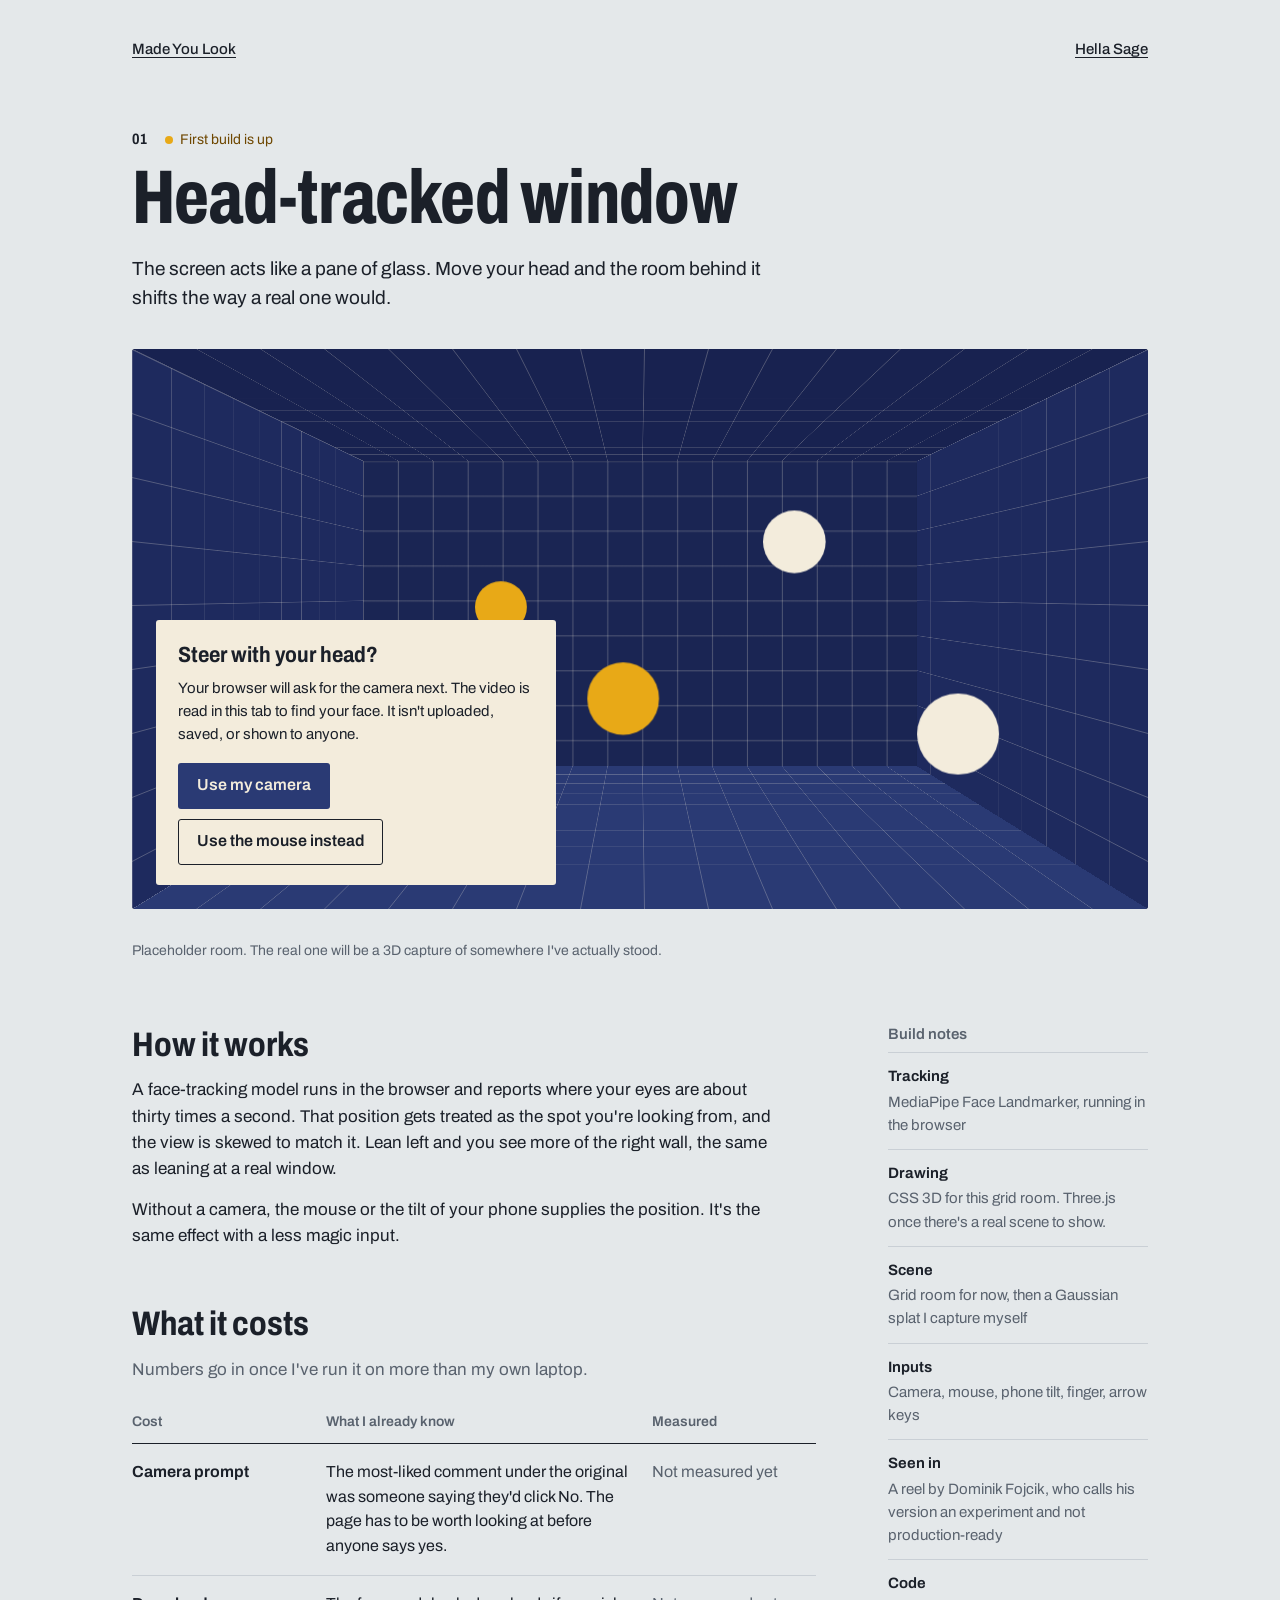
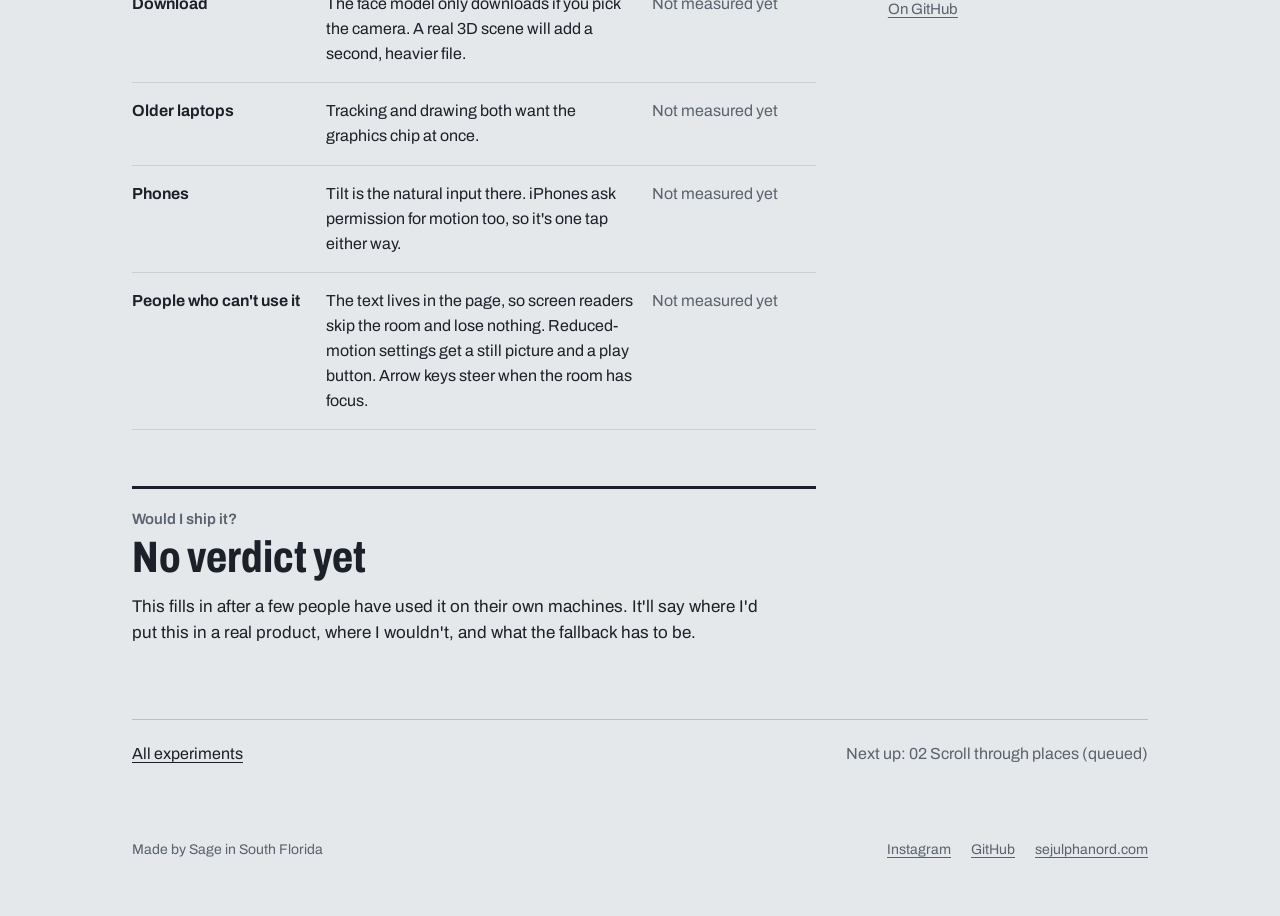
==== head-tracked-window/index.html @ 5daad670 "Add series index and first build of 01 Head-tracked window Index page for Made You Look plus the hea" ====
<!DOCTYPE html>
<html lang="en">
<head>
<meta charset="UTF-8">
<meta name="viewport" content="width=device-width, initial-scale=1">
<title>Head-tracked window | Made You Look</title>
<meta name="description" content="The screen acts like a pane of glass. Move your head and the room behind it shifts the way a real one would.">
<meta property="og:title" content="Head-tracked window | Made You Look">
<meta property="og:description" content="The screen acts like a pane of glass. Move your head and the room behind it shifts.">
<link rel="icon" href="data:image/svg+xml,<svg xmlns='http://www.w3.org/2000/svg' viewBox='0 0 32 32'><rect width='32' height='32' rx='4' fill='%232a3a74'/><text x='16' y='23' font-family='Arial' font-weight='700' font-size='20' text-anchor='middle' fill='%23f3ecdc'>S</text></svg>">
<link rel="preconnect" href="https://fonts.googleapis.com">
<link rel="preconnect" href="https://fonts.gstatic.com" crossorigin>
<link href="https://fonts.googleapis.com/css2?family=Archivo:wdth,wght@62..125,400..800&display=swap" rel="stylesheet">
<link rel="stylesheet" href="../assets/site.css">
</head>
<body>
<div class="page">

  <nav class="topnav" aria-label="Site">
    <a href="../">Made You Look</a>
    <a href="https://hellasage.com">Hella Sage</a>
  </nav>

  <header class="xhead">
    <div class="meta">
      <span class="num">01</span>
      <span class="status">First build is up</span>
    </div>
    <h1>Head-tracked window</h1>
    <p class="lede">The screen acts like a pane of glass. Move your head and the room behind it shifts the way a real one would.</p>
  </header>

  <section class="stage" aria-label="Live demo">
    <div class="room" id="room" tabindex="0" role="group" aria-label="A room drawn in perspective. Arrow keys look around.">
      <div class="pl back" aria-hidden="true"></div>
      <div class="pl left" aria-hidden="true"></div>
      <div class="pl right" aria-hidden="true"></div>
      <div class="pl floor" aria-hidden="true"></div>
      <div class="pl ceil" aria-hidden="true"></div>
      <div class="dot" aria-hidden="true" style="left:24%;top:40%;transform:translateZ(calc(var(--d) * -.72))"></div>
      <div class="dot cream" aria-hidden="true" style="left:66%;top:24%;transform:translateZ(calc(var(--d) * -.39))"></div>
      <div class="dot" aria-hidden="true" style="left:44%;top:58%;transform:translateZ(calc(var(--d) * -.19))"></div>
      <div class="dot cream" aria-hidden="true" style="left:78%;top:62%;transform:translateZ(calc(var(--d) * -.03))"></div>
    </div>

    <!-- Our own ask comes before the browser's prompt. The room already moves behind it. -->
    <div class="ask" id="ask" role="group" aria-labelledby="ask-h" hidden>
      <h2 id="ask-h">Steer with your head?</h2>
      <p id="ask-p">Your browser will ask for the camera next. The video is read in this tab to find your face. It isn't uploaded, saved, or shown to anyone.</p>
      <div class="row">
        <button type="button" class="btn primary" id="ask-yes">Use my camera</button>
        <button type="button" class="btn ghost" id="ask-no">Use the mouse instead</button>
      </div>
      <p class="alt" id="ask-alt" hidden><button type="button" id="ask-cam">Or use the front camera</button></p>
    </div>

    <div class="chip" id="chip" hidden>
      <span class="live" id="chip-text" role="status"></span>
      <button type="button" class="btn ghost" id="chip-btn"></button>
    </div>
  </section>
  <p class="stage-note" id="note" aria-live="polite"></p>
  <p class="muted small">Placeholder room. The real one will be a 3D capture of somewhere I've actually stood.</p>

  <div class="cols">
    <main>

      <section aria-labelledby="how">
        <h2 id="how">How it works</h2>
        <p>A face-tracking model runs in the browser and reports where your eyes are about thirty times a second. That position gets treated as the spot you're looking from, and the view is skewed to match it. Lean left and you see more of the right wall, the same as leaning at a real window.</p>
        <p>Without a camera, the mouse or the tilt of your phone supplies the position. It's the same effect with a less magic input.</p>
      </section>

      <section aria-labelledby="cost">
        <h2 id="cost">What it costs</h2>
        <p class="muted">Numbers go in once I've run it on more than my own laptop.</p>
        <div class="costs">
          <div class="head" aria-hidden="true"><span>Cost</span><span>What I already know</span><span>Measured</span></div>
          <dl>
            <div>
              <dt>Camera prompt</dt>
              <dd>The most-liked comment under the original was someone saying they'd click No. The page has to be worth looking at before anyone says yes.</dd>
              <dd class="measured">Not measured yet</dd>
            </div>
            <div>
              <dt>Download</dt>
              <dd>The face model only downloads if you pick the camera. A real 3D scene will add a second, heavier file.</dd>
              <dd class="measured">Not measured yet</dd>
            </div>
            <div>
              <dt>Older laptops</dt>
              <dd>Tracking and drawing both want the graphics chip at once.</dd>
              <dd class="measured">Not measured yet</dd>
            </div>
            <div>
              <dt>Phones</dt>
              <dd>Tilt is the natural input there. iPhones ask permission for motion too, so it's one tap either way.</dd>
              <dd class="measured">Not measured yet</dd>
            </div>
            <div>
              <dt>People who can't use it</dt>
              <dd>The text lives in the page, so screen readers skip the room and lose nothing. Reduced-motion settings get a still picture and a play button. Arrow keys steer when the room has focus.</dd>
              <dd class="measured">Not measured yet</dd>
            </div>
          </dl>
        </div>
      </section>

      <section class="verdict" aria-labelledby="verdict">
        <h2 id="verdict" class="label">Would I ship it?</h2>
        <p class="big">No verdict yet</p>
        <p>This fills in after a few people have used it on their own machines. It'll say where I'd put this in a real product, where I wouldn't, and what the fallback has to be.</p>
      </section>

    </main>

    <aside aria-labelledby="plan">
      <h2 id="plan" class="label">Build notes</h2>
      <dl class="plan">
        <dt>Tracking</dt>
        <dd>MediaPipe Face Landmarker, running in the browser</dd>
        <dt>Drawing</dt>
        <dd>CSS 3D for this grid room. Three.js once there's a real scene to show.</dd>
        <dt>Scene</dt>
        <dd>Grid room for now, then a Gaussian splat I capture myself</dd>
        <dt>Inputs</dt>
        <dd>Camera, mouse, phone tilt, finger, arrow keys</dd>
        <dt>Seen in</dt>
        <dd>A reel by Dominik Fojcik, who calls his version an experiment and not production-ready</dd>
        <dt>Code</dt>
        <dd><a href="https://github.com/SageWiz/made-you-look/tree/main/head-tracked-window">On GitHub</a></dd>
      </dl>
    </aside>
  </div>

  <nav class="nextnav" aria-label="More experiments">
    <a href="../">All experiments</a>
    <span class="muted">Next up: 02 Scroll through places (queued)</span>
  </nav>

  <footer class="site">
    <span>Made by Sage in South Florida</span>
    <nav aria-label="Elsewhere">
      <a href="https://www.instagram.com/hellasage/">Instagram</a>
      <a href="https://github.com/sagewiz">GitHub</a>
      <a href="https://sejulphanord.com">sejulphanord.com</a>
    </nav>
  </footer>

</div>

<script>
(() => {
  // Face tracking only loads if someone picks the camera.
  const MP_VERSION = '0.10.14';
  const MP_URL = `https://cdn.jsdelivr.net/npm/@mediapipe/tasks-vision@${MP_VERSION}/vision_bundle.mjs`;
  const MP_WASM = `https://cdn.jsdelivr.net/npm/@mediapipe/tasks-vision@${MP_VERSION}/wasm`;
  const MP_MODEL = 'https://storage.googleapis.com/mediapipe-models/face_landmarker/face_landmarker/float16/1/face_landmarker.task';

  const $ = (id) => document.getElementById(id);
  const room = $('room'), ask = $('ask'), chip = $('chip');
  const chipText = $('chip-text'), chipBtn = $('chip-btn'), note = $('note');
  const coarse = window.matchMedia('(pointer: coarse)').matches;
  const reduce = window.matchMedia('(prefers-reduced-motion: reduce)');

  // mode: ask | mouse | touch | tilt | starting | camera | still
  let mode = reduce.matches ? 'still' : 'ask';
  const target = { x: 0, y: 0 };   // where the viewer is, -1..1 on each axis
  const cur = { x: 0, y: 0 };      // eased copy that actually drives the room
  let raf = 0;

  const clamp = (v) => Math.max(-1, Math.min(1, v));

  function apply() {
    room.style.setProperty('--ox', (50 + cur.x * 35).toFixed(2) + '%');
    room.style.setProperty('--oy', (44 + cur.y * 25).toFixed(2) + '%');
  }
  function tick() {
    const dx = target.x - cur.x, dy = target.y - cur.y;
    cur.x += dx * 0.14; cur.y += dy * 0.14;
    apply();
    raf = (Math.abs(dx) > 0.002 || Math.abs(dy) > 0.002) ? requestAnimationFrame(tick) : 0;
  }
  function aim(x, y) {
    if (mode === 'still') return;
    target.x = clamp(x); target.y = clamp(y);
    if (!raf) raf = requestAnimationFrame(tick);
  }

  // ---- pointer, finger, keys ----
  function fromPointer(e) {
    if (mode === 'tilt') return;
    if (mode === 'camera' && !lost) return;
    const r = room.getBoundingClientRect();
    if (!r.width || !r.height) return;
    aim(((e.clientX - r.left) / r.width - 0.5) * 2, ((e.clientY - r.top) / r.height - 0.5) * 2);
  }
  room.addEventListener('pointermove', fromPointer);
  room.addEventListener('pointerdown', fromPointer);
  room.addEventListener('pointerleave', (e) => {
    if (e.pointerType === 'mouse' && mode !== 'camera' && mode !== 'tilt') aim(0, 0);
  });
  room.addEventListener('keydown', (e) => {
    const step = { ArrowLeft: [-0.2, 0], ArrowRight: [0.2, 0], ArrowUp: [0, -0.2], ArrowDown: [0, 0.2] }[e.key];
    if (!step || mode === 'still') return;
    e.preventDefault();
    aim(target.x + step[0], target.y + step[1]);
  });

  // ---- camera ----
  let stream = null, video = null, landmarker = null, camRaf = 0, lastSeen = 0, lastFrame = -1, lost = false;

  function stopCamera() {
    cancelAnimationFrame(camRaf); camRaf = 0;
    if (stream) stream.getTracks().forEach((t) => t.stop());
    stream = null; video = null; lost = false;
  }

  async function cameraBlocked() {
    try {
      const p = await navigator.permissions.query({ name: 'camera' });
      return p.state === 'denied';
    } catch (_) { return false; }
  }

  async function startCamera() {
    note.textContent = '';
    if (await cameraBlocked()) {
      mode = coarse ? 'touch' : 'mouse'; render();
      note.textContent = "The camera is blocked for this site. Allow it in your browser's site settings, then try again.";
      return;
    }
    mode = 'starting'; render();
    try {
      if (!navigator.mediaDevices || !navigator.mediaDevices.getUserMedia) {
        throw Object.assign(new Error('no camera api'), { name: 'NotFoundError' });
      }
      stream = await navigator.mediaDevices.getUserMedia({
        video: { facingMode: 'user', width: { ideal: 320 }, height: { ideal: 240 } },
        audio: false
      });
      // The video element is never added to the page. Seeing yourself breaks the illusion.
      video = document.createElement('video');
      video.playsInline = true; video.muted = true; video.srcObject = stream;
      await video.play();
      if (!landmarker) {
        const vision = await import(MP_URL);
        const files = await vision.FilesetResolver.forVisionTasks(MP_WASM);
        landmarker = await vision.FaceLandmarker.createFromOptions(files, {
          baseOptions: { modelAssetPath: MP_MODEL, delegate: 'GPU' },
          runningMode: 'VIDEO',
          numFaces: 1
        });
      }
      if (mode !== 'starting') { stopCamera(); return; } // they backed out while it loaded
      mode = 'camera'; lost = false; lastSeen = performance.now(); lastFrame = -1; render();
      camRaf = requestAnimationFrame(track);
    } catch (err) {
      stopCamera();
      mode = coarse ? 'touch' : 'mouse'; render();
      // Saying no to the prompt is a normal choice, so it gets no error message.
      if (!err || err.name !== 'NotAllowedError') {
        note.textContent = coarse
          ? "Couldn't start face tracking here, so drag with a finger."
          : "Couldn't start face tracking here, so the mouse is steering.";
      }
    }
  }

  function track(now) {
    if (mode !== 'camera' || !video) return;
    if (video.readyState >= 2 && video.currentTime !== lastFrame) {
      lastFrame = video.currentTime;
      let face = null;
      try {
        const res = landmarker.detectForVideo(video, now);
        face = res.faceLandmarks && res.faceLandmarks[0];
      } catch (_) { face = null; }
      if (face) {
        // 33 and 263 are the outer corners of the eyes. Their midpoint is "where you're looking from".
        const mx = (face[33].x + face[263].x) / 2;
        const my = (face[33].y + face[263].y) / 2;
        // The camera image isn't mirrored, so flip x: move right, look from the right.
        aim((0.5 - mx) * 3.6, (my - 0.5) * 3.6);
        lastSeen = now;
        if (lost) { lost = false; render(); }
      } else if (!lost && now - lastSeen > 700) {
        lost = true; render();   // hold the last view; easing handles the return
      }
    }
    camRaf = requestAnimationFrame(track);
  }

  // ---- phone tilt ----
  let tiltBase = null, tiltSeen = false;
  function onTilt(e) {
    if (e.gamma == null || e.beta == null) return;
    tiltSeen = true;
    if (!tiltBase) tiltBase = { g: e.gamma, b: e.beta };
    aim((e.gamma - tiltBase.g) / 22, (e.beta - tiltBase.b) / 22);
  }
  function stopTilt() { window.removeEventListener('deviceorientation', onTilt); }

  async function startTilt() {
    note.textContent = '';
    try {
      if (typeof DeviceOrientationEvent === 'undefined') throw new Error('no tilt');
      if (typeof DeviceOrientationEvent.requestPermission === 'function') {
        const answer = await DeviceOrientationEvent.requestPermission();
        if (answer !== 'granted') { mode = 'touch'; render(); return; }
      }
      tiltBase = null; tiltSeen = false;
      window.addEventListener('deviceorientation', onTilt);
      mode = 'tilt'; render();
      setTimeout(() => {
        if (mode === 'tilt' && !tiltSeen) {
          stopTilt(); mode = 'touch'; render();
          note.textContent = "This device isn't reporting tilt, so drag with a finger.";
        }
      }, 1500);
    } catch (_) {
      mode = 'touch'; render();
      note.textContent = "This device isn't reporting tilt, so drag with a finger.";
    }
  }

  // ---- what's on screen for each mode ----
  let chipAction = null;
  function setChip(text, live, btn, action) {
    chipText.textContent = text;
    chipText.classList.toggle('on', !!live);
    chipBtn.hidden = !btn;
    chipBtn.textContent = btn || '';
    chipAction = action || null;
  }
  chipBtn.addEventListener('click', () => { if (chipAction) chipAction(); });

  function render() {
    ask.hidden = mode !== 'ask';
    chip.hidden = mode === 'ask';
    if (mode === 'mouse') setChip('Steering with the mouse', false, 'Try the camera', startCamera);
    else if (mode === 'touch') setChip('Drag to look around', false, 'Try tilt', startTilt);
    else if (mode === 'tilt') setChip('Steering by tilt', false, 'Stop', () => { stopTilt(); mode = 'touch'; render(); });
    else if (mode === 'starting') setChip('Starting the camera…', false, 'Cancel', () => { stopCamera(); mode = coarse ? 'touch' : 'mouse'; render(); });
    else if (mode === 'camera' && lost) setChip("Can't see your face. Holding this view.", false, coarse ? 'Switch to finger' : 'Switch to mouse', () => { stopCamera(); mode = coarse ? 'touch' : 'mouse'; render(); });
    else if (mode === 'camera') setChip('Camera on', true, 'Turn camera off', () => { stopCamera(); mode = coarse ? 'touch' : 'mouse'; render(); });
    else if (mode === 'still') setChip('Showing a still picture.', false, 'Play it anyway', () => { mode = 'ask'; render(); });
  }

  // The ask is worded for the device in hand.
  if (coarse) {
    $('ask-h').textContent = 'Steer by tilting?';
    $('ask-p').textContent = 'Your phone may ask to share motion next. It only tells this page which way the phone is leaning.';
    $('ask-yes').textContent = 'Use tilt';
    $('ask-no').textContent = 'Drag with a finger instead';
    $('ask-alt').hidden = false;
    $('ask-yes').addEventListener('click', startTilt);
    $('ask-no').addEventListener('click', () => { mode = 'touch'; render(); });
    $('ask-cam').addEventListener('click', startCamera);
  } else {
    $('ask-yes').addEventListener('click', startCamera);
    $('ask-no').addEventListener('click', () => { mode = 'mouse'; render(); });
  }

  window.addEventListener('pagehide', stopCamera);
  render();
})();
</script>
</body>
</html>
---- assets/site.css ----
/* Made You Look: shared styles. Palette and type follow hellasage.com. */
:root{
  --bg:#e4e8ea;
  --ink:#1b2029;
  --muted:#59626e;
  --line:#c9cfd5;
  --line-strong:#b9c0c7;
  --felt:#2a3a74;
  --letter:#f3ecdc;
  --marigold:#e8a917;
  --status:#6e4700;
  --panel-ink:#1b2029;
  --font:'Archivo',system-ui,-apple-system,'Segoe UI',sans-serif;
}
@media (prefers-color-scheme:dark){
  :root{
    --bg:#15181d;
    --ink:#e7e9ec;
    --muted:#9aa1ab;
    --line:#2c323b;
    --line-strong:#3a414c;
    --status:#f0bd45;
  }
}
*{box-sizing:border-box}
html{-webkit-text-size-adjust:100%}
body{margin:0;background:var(--bg);color:var(--ink);font-family:var(--font);line-height:1.55;-webkit-font-smoothing:antialiased}
a{color:inherit;text-underline-offset:3px;text-decoration-thickness:1px}
a:hover{color:var(--status)}
:focus-visible{outline:2px solid var(--marigold);outline-offset:3px;border-radius:2px}
h1,h2,h3,p,dl,dd,figure{margin:0}
[hidden]{display:none !important}

.page{max-width:1080px;margin:0 auto;padding:28px clamp(16px,4vw,32px) 56px}
.topnav{display:flex;flex-wrap:wrap;justify-content:space-between;gap:8px 24px;font-size:15px;font-weight:500}
.topnav a{display:inline-flex;align-items:center;min-height:44px}
.topnav div{display:flex;flex-wrap:wrap;gap:8px 24px}

.num{font-weight:700;font-stretch:80%;font-size:15px}
.status{display:inline-flex;align-items:center;gap:7px;font-size:14px;color:var(--status)}
.status::before{content:"";width:8px;height:8px;border-radius:50%;background:var(--marigold)}
.status.quiet{color:var(--muted)}
.status.quiet::before{width:7px;height:7px;background:transparent;border:1.5px solid currentColor}
.meta{display:flex;flex-wrap:wrap;align-items:center;gap:8px 18px}
.muted{color:var(--muted)}
.small{font-size:14px}

.btn{display:inline-flex;align-items:center;justify-content:center;min-height:46px;padding:0 18px;border-radius:3px;font:inherit;font-weight:600;text-decoration:none;cursor:pointer;border:1.5px solid transparent}
.btn.primary{background:var(--felt);color:var(--letter)}
.btn.primary:hover{background:#34478c;color:var(--letter)}
.btn.ghost{background:transparent;color:var(--ink);border-color:currentColor}
.btn.ghost:hover{color:var(--status)}

footer.site{margin-top:72px;color:var(--muted);font-size:14px;display:flex;flex-wrap:wrap;justify-content:space-between;gap:12px 24px}
footer.site nav{display:flex;flex-wrap:wrap;gap:6px 20px}

/* ---- the room: five felt planes in CSS 3D. Moving perspective-origin is the whole effect. ---- */
.room{
  --d:clamp(300px,54vw,640px);
  --ox:50%;--oy:44%;
  position:relative;overflow:hidden;border-radius:3px;background:#131a36;
  height:clamp(280px,50vw,560px);
  perspective:calc(var(--d) * 1.2);
  perspective-origin:var(--ox) var(--oy);
}
.room .pl{
  position:absolute;background-color:#22306a;
  background-image:linear-gradient(rgba(243,236,220,.26) 1px,transparent 1px),linear-gradient(90deg,rgba(243,236,220,.26) 1px,transparent 1px);
  background-size:calc(var(--d) / 10) calc(var(--d) / 10);
}
.room .back{inset:0;transform:translateZ(calc(var(--d) * -1));background-color:#1a2553}
.room .left{left:0;top:0;bottom:0;width:var(--d);transform-origin:left center;transform:rotateY(90deg);background-color:#1e2a5e}
.room .right{right:0;top:0;bottom:0;width:var(--d);transform-origin:right center;transform:rotateY(-90deg);background-color:#1e2a5e}
.room .floor{left:0;right:0;bottom:0;height:var(--d);transform-origin:center bottom;transform:rotateX(90deg);background-color:#2a3a74}
.room .ceil{left:0;right:0;top:0;height:var(--d);transform-origin:center top;transform:rotateX(-90deg);background-color:#182250}
.room .dot{position:absolute;border-radius:50%;width:calc(var(--d) * .13);height:calc(var(--d) * .13);background:var(--marigold)}
.room .dot.cream{background:var(--letter)}
.room.preview{--d:clamp(260px,40vw,440px);height:clamp(220px,34vw,330px);--ox:38%;--oy:42%}

/* ---- index ---- */
.hero{margin-top:clamp(36px,7vw,72px);display:flex;flex-wrap:wrap;align-items:flex-end;gap:24px 64px}
.hero h1{flex:1 1 420px;font-size:clamp(56px,9vw,92px);line-height:.95;font-weight:750;font-stretch:72%;letter-spacing:-.01em}
.hero .lede{flex:1 1 380px;max-width:470px;font-size:18px}
.hero .lede p + p{margin-top:14px;color:var(--muted);font-size:16px}

.first{margin-top:clamp(40px,7vw,72px);display:flex;flex-wrap:wrap;gap:28px 44px;align-items:stretch;padding-bottom:44px;border-bottom:1px solid var(--line-strong)}
.first .shot{flex:1 1 440px;display:block;border-radius:3px;overflow:hidden;min-width:0}
.first .body{flex:1 1 380px;display:flex;flex-direction:column;gap:12px}
.first h2{font-size:clamp(34px,5vw,44px);line-height:1.05;font-weight:720;font-stretch:80%;letter-spacing:-.01em}
.first .body > p{font-size:17px;max-width:46ch}
.first .body > p.muted{font-size:15px;max-width:50ch}
.first .go{margin-top:auto;padding-top:10px;display:flex;flex-wrap:wrap;align-items:center;gap:12px 22px}

.queue{margin-top:36px}
.queue > h2{font-size:15px;font-weight:600;color:var(--muted);margin-bottom:6px}
.entry{display:flex;flex-wrap:wrap;gap:6px 28px;padding:22px 0;border-bottom:1px solid var(--line)}
.entry .num{flex:0 0 40px;padding-top:5px}
.entry .body{flex:1 1 360px}
.entry h3{font-size:clamp(22px,3.4vw,26px);line-height:1.15;font-weight:700;font-stretch:86%}
.entry p{margin-top:6px;color:var(--muted);max-width:62ch}
.entry .status{flex:0 0 210px;align-self:flex-start;padding-top:6px}

/* ---- experiment page ---- */
.xhead{margin-top:clamp(28px,5vw,56px)}
.xhead h1{margin-top:10px;font-size:clamp(46px,8vw,76px);line-height:.98;font-weight:750;font-stretch:72%;letter-spacing:-.01em}
.xhead .lede{margin-top:18px;font-size:clamp(17px,2.2vw,19px);max-width:58ch}

.stage{position:relative;margin-top:36px}
.stage .room{touch-action:pan-y;cursor:crosshair}
.ask{position:absolute;left:24px;bottom:24px;width:400px;max-width:calc(100% - 48px);background:var(--letter);color:var(--panel-ink);border-radius:3px;padding:22px 22px 20px}
.ask h2{font-size:22px;line-height:1.2;font-weight:700;font-stretch:86%}
.ask p{margin-top:8px;font-size:15px}
.ask .row{margin-top:16px;display:flex;flex-wrap:wrap;gap:10px}
.ask .btn.ghost{color:var(--panel-ink)}
.ask .alt{margin-top:12px;font-size:14px}
.ask .alt button{font:inherit;background:none;border:0;padding:0;color:var(--panel-ink);text-decoration:underline;text-underline-offset:3px;cursor:pointer;min-height:44px}
.chip{position:absolute;left:24px;bottom:24px;max-width:calc(100% - 48px);display:flex;flex-wrap:wrap;align-items:center;gap:8px 12px;background:var(--letter);color:var(--panel-ink);border-radius:3px;padding:8px 8px 8px 16px;font-size:15px}
.chip .btn{min-height:44px;padding:0 14px;color:var(--panel-ink)}
.chip .live{display:inline-flex;align-items:center;gap:8px}
.chip .live.on::before{content:"";width:9px;height:9px;border-radius:50%;background:var(--felt)}
.stage-note{margin-top:10px;font-size:14px;color:var(--muted);min-height:1.55em}

.cols{margin-top:64px;display:flex;flex-wrap:wrap;gap:48px 72px;align-items:flex-start}
.cols main{flex:999 1 560px;min-width:0}
.cols aside{flex:1 1 260px;max-width:340px}
.cols h2{font-size:clamp(28px,4vw,34px);line-height:1.1;font-weight:720;font-stretch:82%}
.cols section + section{margin-top:56px}
.cols main p{margin-top:14px;font-size:17px;max-width:64ch}
.label{font-size:15px !important;font-weight:600 !important;font-stretch:100% !important;color:var(--muted)}

.costs{margin-top:18px}
.costs > .head,.costs dl > div{display:grid;grid-template-columns:26% 1fr 24%;gap:0 16px;padding:16px 0;border-bottom:1px solid var(--line)}
.costs > .head{padding:10px 0;font-size:14px;font-weight:600;color:var(--muted);border-bottom-color:var(--ink)}
.costs dt{font-weight:650}
.costs dd.measured{color:var(--muted)}

.verdict{border-top:3px solid var(--ink);padding-top:22px}
.verdict .big{margin-top:6px;font-size:clamp(36px,5vw,44px);line-height:1.05;font-weight:750;font-stretch:76%}

.plan{margin-top:10px;font-size:15px}
.plan dt{font-weight:650;padding-top:12px;border-top:1px solid var(--line)}
.plan dd{margin:2px 0 12px;color:var(--muted)}

.nextnav{margin-top:72px;padding-top:22px;border-top:1px solid var(--line-strong);display:flex;flex-wrap:wrap;justify-content:space-between;gap:10px 24px;font-size:16px}

@media (max-width:640px){
  .entry .status{flex-basis:100%;padding:4px 0 0 68px}
  .stage{margin-left:calc(clamp(16px,4vw,32px) * -1);margin-right:calc(clamp(16px,4vw,32px) * -1)}
  .stage .room{border-radius:0}
  .ask{position:static;width:auto;max-width:none;border-radius:0;padding:20px}
  .ask .row{flex-direction:column}
  .ask .btn{min-height:50px;font-size:16px}
  .chip{left:12px;bottom:12px;max-width:calc(100% - 24px)}
  .costs dl > div{grid-template-columns:1fr;gap:4px}
  .costs > .head{display:none}
  .costs dl > div:first-child{border-top:1px solid var(--ink)}
  .costs dd.measured{font-size:15px}
}
@media (prefers-reduced-motion:reduce){
  *{transition:none !important;animation:none !important}
}
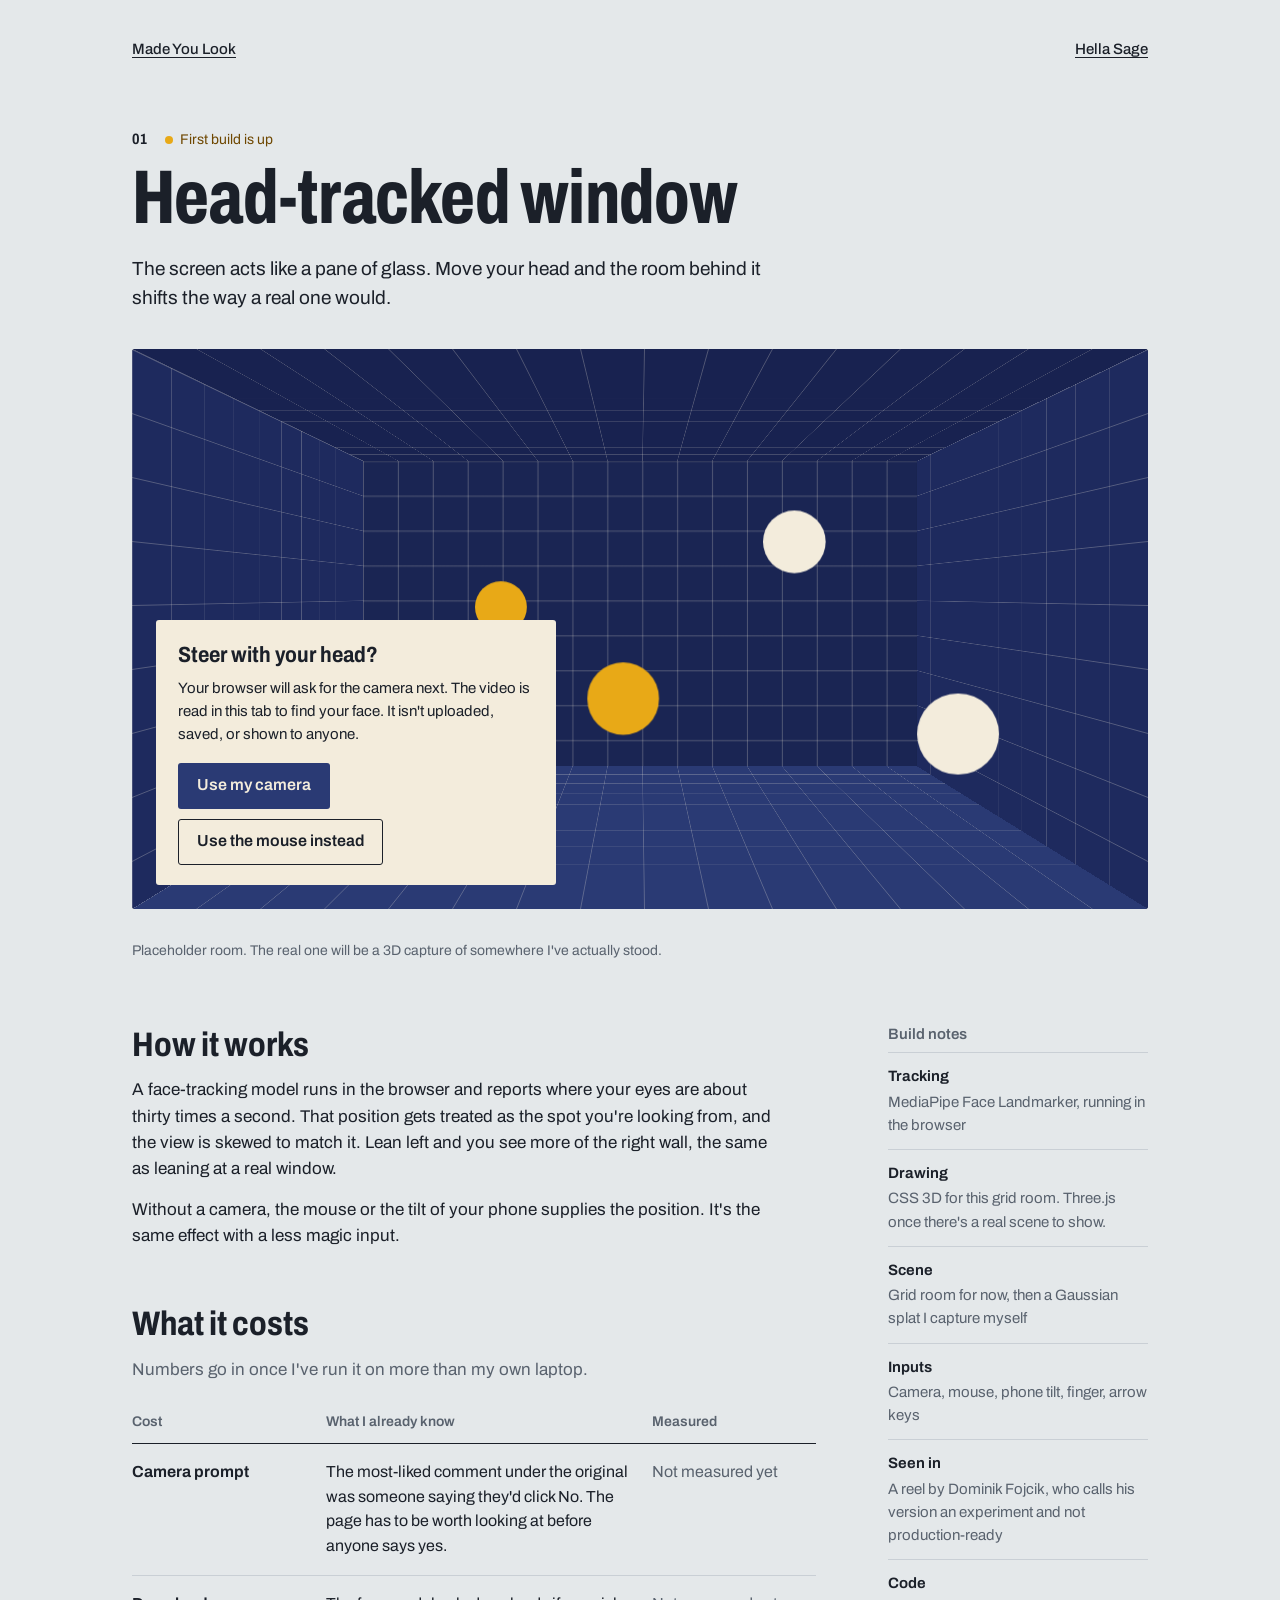
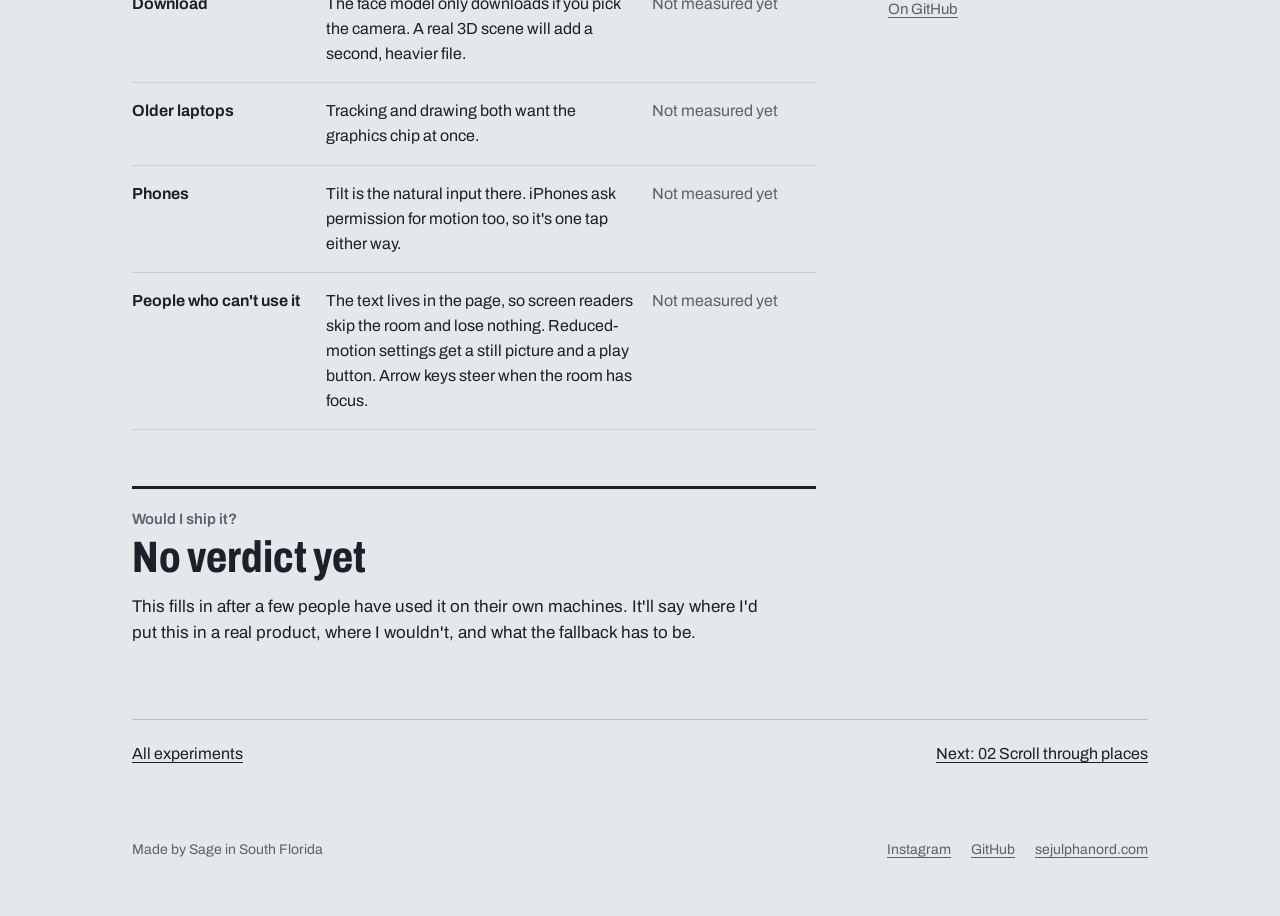
==== commit 6ec0c212: "Add experiments 02 to 04 and link them from the index 02 Scroll through places: native scroll with a" ====
--- a/head-tracked-window/index.html
+++ b/head-tracked-window/index.html
@@ -135,7 +135,7 @@
 
   <nav class="nextnav" aria-label="More experiments">
     <a href="../">All experiments</a>
-    <span class="muted">Next up: 02 Scroll through places (queued)</span>
+    <a href="../scroll-through-places/">Next: 02 Scroll through places</a>
   </nav>
 
   <footer class="site">
--- a/assets/site.css
+++ b/assets/site.css
@@ -58,23 +58,26 @@
 .room{
   --d:clamp(300px,54vw,640px);
   --ox:50%;--oy:44%;
-  position:relative;overflow:hidden;border-radius:3px;background:#131a36;
+  --c-bg:#131a36;--c-back:#1a2553;--c-side:#1e2a5e;--c-floor:#2a3a74;--c-ceil:#182250;
+  position:relative;overflow:hidden;border-radius:3px;background:var(--c-bg);
   height:clamp(280px,50vw,560px);
   perspective:calc(var(--d) * 1.2);
   perspective-origin:var(--ox) var(--oy);
 }
 .room .pl{
-  position:absolute;background-color:#22306a;
+  position:absolute;background-color:var(--c-side);
   background-image:linear-gradient(rgba(243,236,220,.26) 1px,transparent 1px),linear-gradient(90deg,rgba(243,236,220,.26) 1px,transparent 1px);
   background-size:calc(var(--d) / 10) calc(var(--d) / 10);
 }
-.room .back{inset:0;transform:translateZ(calc(var(--d) * -1));background-color:#1a2553}
-.room .left{left:0;top:0;bottom:0;width:var(--d);transform-origin:left center;transform:rotateY(90deg);background-color:#1e2a5e}
-.room .right{right:0;top:0;bottom:0;width:var(--d);transform-origin:right center;transform:rotateY(-90deg);background-color:#1e2a5e}
-.room .floor{left:0;right:0;bottom:0;height:var(--d);transform-origin:center bottom;transform:rotateX(90deg);background-color:#2a3a74}
-.room .ceil{left:0;right:0;top:0;height:var(--d);transform-origin:center top;transform:rotateX(-90deg);background-color:#182250}
+.room .back{inset:0;transform:translateZ(calc(var(--d) * -1));background-color:var(--c-back)}
+.room .left{left:0;top:0;bottom:0;width:var(--d);transform-origin:left center;transform:rotateY(90deg)}
+.room .right{right:0;top:0;bottom:0;width:var(--d);transform-origin:right center;transform:rotateY(-90deg)}
+.room .floor{left:0;right:0;bottom:0;height:var(--d);transform-origin:center bottom;transform:rotateX(90deg);background-color:var(--c-floor)}
+.room .ceil{left:0;right:0;top:0;height:var(--d);transform-origin:center top;transform:rotateX(-90deg);background-color:var(--c-ceil)}
 .room .dot{position:absolute;border-radius:50%;width:calc(var(--d) * .13);height:calc(var(--d) * .13);background:var(--marigold)}
 .room .dot.cream{background:var(--letter)}
+.room.oak{--c-bg:#2b1d10;--c-back:#6f5134;--c-side:#7d5c3c;--c-floor:#93704a;--c-ceil:#5e442b}
+.room.moss{--c-bg:#10231c;--c-back:#1f4a3b;--c-side:#235242;--c-floor:#2c6450;--c-ceil:#1a3f32}
 .room.preview{--d:clamp(260px,40vw,440px);height:clamp(220px,34vw,330px);--ox:38%;--oy:42%}
 
 /* ---- index ---- */
@@ -97,6 +100,8 @@
 .entry .num{flex:0 0 40px;padding-top:5px}
 .entry .body{flex:1 1 360px}
 .entry h3{font-size:clamp(22px,3.4vw,26px);line-height:1.15;font-weight:700;font-stretch:86%}
+.entry h3 a{text-decoration:none}
+.entry h3 a:hover{text-decoration:underline}
 .entry p{margin-top:6px;color:var(--muted);max-width:62ch}
 .entry .status{flex:0 0 210px;align-self:flex-start;padding-top:6px}
 
@@ -143,6 +148,77 @@
 
 .nextnav{margin-top:72px;padding-top:22px;border-top:1px solid var(--line-strong);display:flex;flex-wrap:wrap;justify-content:space-between;gap:10px 24px;font-size:16px}
 
+/* ---- 02 scroll through places ---- */
+.trip-intro{margin-top:28px;font-size:15px;color:var(--muted)}
+/* Without JS, or with reduced motion, the stops are a plain stack. */
+.trip{margin-top:20px}
+.trip .stop{position:relative;margin:0 0 20px}
+.trip .plate{height:min(70vh,560px)}
+.trip .plate .room{height:100%;--d:max(60vw,60vh);--oy:50%;border-radius:0}
+.trip figcaption{background:var(--letter);color:var(--panel-ink);padding:18px 20px}
+.trip figcaption .small{color:#59626e}
+.trip figcaption h3{margin-top:2px;font-size:24px;line-height:1.15;font-weight:700;font-stretch:86%}
+.trip figcaption p + p{margin-top:6px;font-size:15px}
+.trip-hint,.trip-bar{display:none}
+/* With JS and motion allowed, the section gets tall and the view sticks while you pass through. */
+.trip.live{height:430vh;height:calc(100svh * 4.3);margin-top:20px}
+.trip.live .trip-view{position:sticky;top:0;height:100vh;height:100svh;overflow:hidden;background:#0c1022}
+.trip.live .stop{position:absolute;inset:0;margin:0}
+.trip.live .plate{position:absolute;inset:0;height:auto;transform-origin:50% 50%;will-change:transform}
+.trip.live .plate::after{content:"";position:absolute;inset:0;border:calc(2px / var(--s,1)) solid var(--letter);opacity:var(--frame,0);pointer-events:none}
+.trip.live figcaption{position:absolute;left:24px;bottom:28px;z-index:50;width:min(380px,calc(100% - 48px));border-radius:3px;opacity:0;visibility:hidden;transition:opacity .15s ease,visibility .15s}
+.trip.live .stop.on figcaption{opacity:1;visibility:visible}
+.trip.live .trip-hint{display:block;position:absolute;left:24px;top:20px;z-index:50;background:var(--letter);color:var(--panel-ink);border-radius:3px;padding:6px 12px;font-size:14px;transition:opacity .2s}
+.trip.live .trip-hint.gone{opacity:0}
+.trip.live .trip-bar{display:block;position:absolute;left:0;right:0;bottom:0;height:4px;z-index:50;background:var(--marigold);transform-origin:left center;transform:scaleX(0)}
+
+/* ---- 03 portrait reveal ---- */
+.reveal-wrap{margin-top:36px;display:flex;flex-wrap:wrap;gap:28px 48px;align-items:flex-start}
+.reveal{--split:100%;position:relative;flex:0 1 600px;width:100%;max-width:600px;aspect-ratio:1 / 1;border-radius:3px;overflow:hidden;background:#131a36;touch-action:pan-y;cursor:ew-resize;-webkit-user-select:none;user-select:none}
+.reveal img,.reveal canvas{position:absolute;inset:0;width:100%;height:100%;display:block}
+.reveal img{object-fit:cover;-webkit-user-drag:none}
+.reveal canvas{clip-path:inset(0 calc(100% - var(--split)) 0 0)}
+.reveal .grip{position:absolute;top:0;bottom:0;left:var(--split);width:3px;margin-left:-1.5px;background:var(--marigold)}
+.reveal .grip span{position:absolute;left:50%;top:50%;width:44px;height:44px;margin:-22px 0 0 -22px;border-radius:50%;background:var(--marigold);display:flex;align-items:center;justify-content:center;color:#1b2029}
+.reveal .grip:focus-visible{outline:none}
+.reveal .grip:focus-visible span{outline:3px solid var(--letter);outline-offset:2px}
+.reveal .oops{position:absolute;inset:0;display:flex;flex-direction:column;align-items:center;justify-content:center;gap:14px;padding:24px;text-align:center;color:var(--letter)}
+.reveal .oops .btn{color:var(--letter)}
+.reveal-side{flex:1 1 280px;max-width:420px;display:flex;flex-direction:column;gap:14px}
+.reveal-side label{display:block;font-size:15px;font-weight:600}
+.reveal-side input[type=range]{width:100%;height:44px;margin:4px 0 0;accent-color:var(--felt)}
+@media (prefers-color-scheme:dark){.reveal-side input[type=range]{accent-color:var(--marigold)}}
+
+/* ---- 04 search box that builds the page ---- */
+.askbox{margin-top:36px;max-width:760px}
+.askbox label{display:block;font-size:15px;font-weight:600}
+.askbox input{margin-top:6px;width:100%;height:56px;padding:0 18px;font:inherit;font-size:20px;color:var(--ink);background:transparent;border:1.5px solid var(--ink);border-radius:3px;-webkit-appearance:none;appearance:none}
+.askbox input::placeholder{color:var(--muted);opacity:1}
+.tries{margin-top:12px;display:flex;flex-wrap:wrap;align-items:center;gap:10px}
+.tries .btn{min-height:44px;padding:0 14px;font-size:15px}
+.built{margin-top:28px;border-top:1px solid var(--line-strong);padding-top:24px;max-width:760px;min-height:300px}
+.built .block{margin-top:28px;opacity:0;transform:translateY(6px);transition:opacity .2s ease,transform .2s ease}
+.built .block:first-child{margin-top:0}
+.built .block.in{opacity:1;transform:none}
+.kp-title{font-size:clamp(36px,5vw,44px);line-height:1.05;font-weight:750;font-stretch:76%}
+.kp-meta{margin-top:6px;font-size:17px;color:var(--muted)}
+.built h3{font-size:15px;font-weight:600;color:var(--muted)}
+.rows > *{display:flex;justify-content:space-between;align-items:baseline;gap:6px 16px;flex-wrap:wrap;padding:14px 0;border-bottom:1px solid var(--line);font-size:17px;text-decoration:none}
+.rows > * > :first-child{font-weight:650}
+.rows > * > :last-child{color:var(--muted)}
+.rows a:hover > :first-child{text-decoration:underline}
+.facts{font-size:16px}
+.facts dt{font-weight:650;padding-top:12px}
+.facts dd{color:var(--muted)}
+.tiles{margin-top:12px;display:grid;grid-template-columns:repeat(auto-fit,minmax(min(260px,100%),1fr));gap:16px}
+.tile{background:color-mix(in srgb,var(--ink) 6%,transparent);border-radius:3px;padding:20px 22px}
+.tile .top{display:flex;justify-content:space-between;align-items:baseline;gap:8px 16px;flex-wrap:wrap}
+.tile h4{margin:0;font-size:24px;line-height:1.15;font-weight:700;font-stretch:86%}
+.tile p{margin-top:8px;color:var(--muted)}
+.tile p.go{color:inherit;font-weight:500}
+.why{margin-top:28px;font-size:14px;color:var(--muted)}
+.built .empty{color:var(--muted);font-size:17px}
+
 @media (max-width:640px){
   .entry .status{flex-basis:100%;padding:4px 0 0 68px}
   .stage{margin-left:calc(clamp(16px,4vw,32px) * -1);margin-right:calc(clamp(16px,4vw,32px) * -1)}
@@ -156,6 +232,10 @@
   .costs dl > div:first-child{border-top:1px solid var(--ink)}
   .costs dd.measured{font-size:15px}
 }
+@media (max-width:640px){
+  .trip.live figcaption{left:12px;bottom:20px;width:calc(100% - 24px)}
+  .trip.live .trip-hint{left:12px}
+}
 @media (prefers-reduced-motion:reduce){
   *{transition:none !important;animation:none !important}
 }
